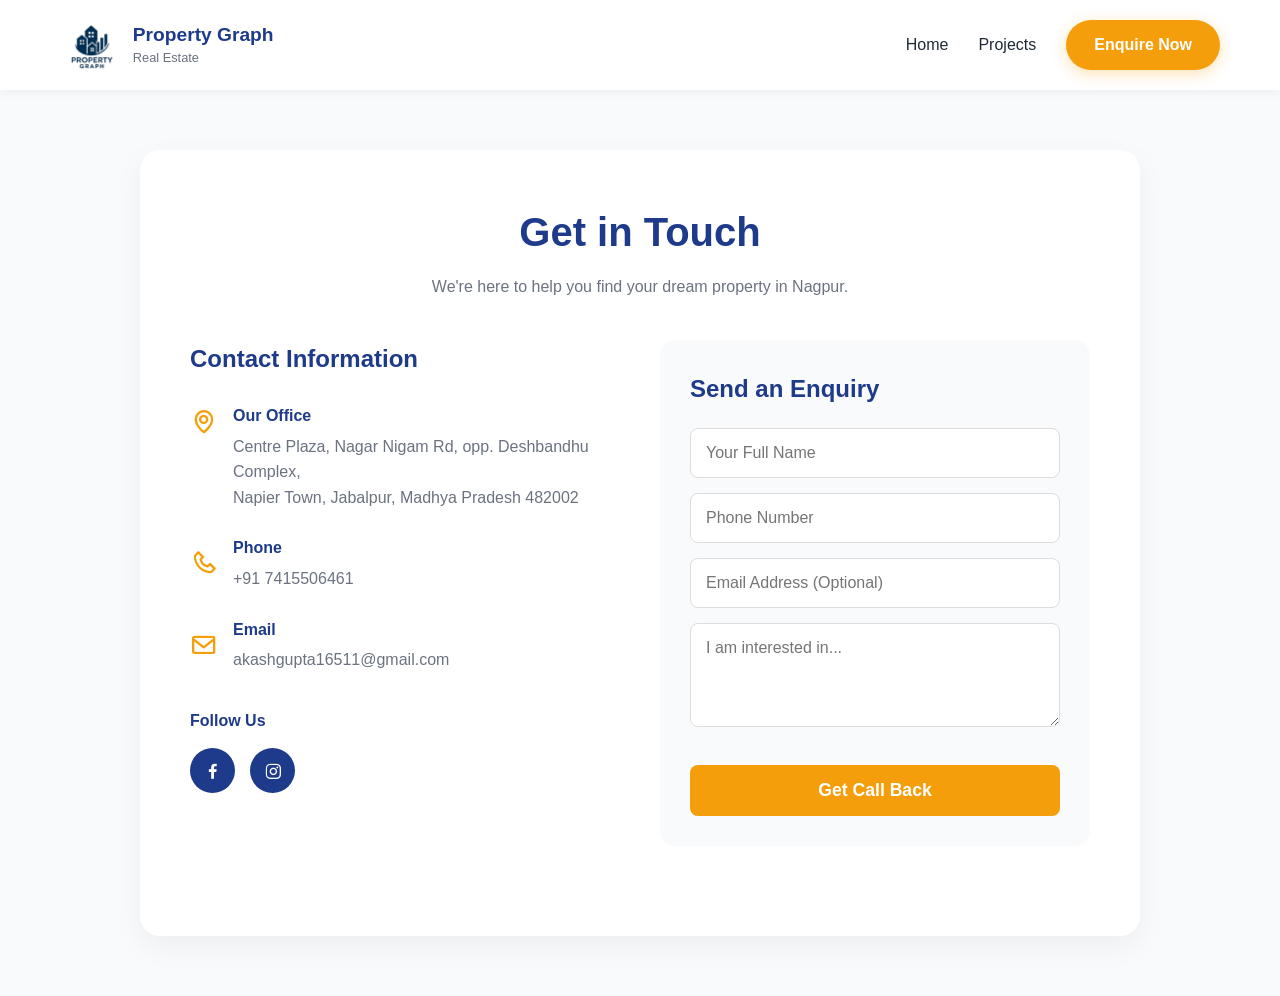
==== contact.html @ c8dde7c5 "Add contact page and thankyou page for form submission" ====
<!DOCTYPE html>
<html lang="en">
<head>
    <meta charset="UTF-8">
    <meta name="viewport" content="width=device-width, initial-scale=1.0">
    <title>Contact Us | Property Graph</title>
    <link rel="stylesheet" href="style.css">
    <link href='https://unpkg.com/boxicons@2.1.4/css/boxicons.min.css' rel='stylesheet'>
    <style>
        .contact-grid {
            display: grid;
            grid-template-columns: 1fr 1fr;
            gap: 40px;
            margin-bottom: 40px;
        }
        @media (max-width: 768px) {
            .contact-grid {
                grid-template-columns: 1fr;
            }
        }
    </style>
</head>
<body>
    <!-- Header -->
    <header class="header" id="header" style="background: white; box-shadow: 0 2px 10px rgba(0,0,0,0.05); position: static;">
        <div class="nav-container">
            <a href="index.html" class="logo">
                <img src="logo.png" alt="Property Graph Logo" style="height: 60px;">
                <span>Property Graph<br><small>Real Estate</small></span>
            </a>
            <nav class="navbar">
                <a href="index.html">Home</a>
                <a href="index.html#projects">Projects</a>
                <a href="contact.html" class="btn btn-primary">Enquire Now</a>
            </nav>
        </div>
    </header>

    <div style="padding: 60px 20px; background: var(--bg-light); min-height: calc(100vh - 100px);">
        <div class="container" style="max-width: 1000px; margin: 0 auto; background: white; padding: 50px; border-radius: 20px; box-shadow: 0 10px 30px rgba(0,0,0,0.05);">
            <div style="text-align: center; margin-bottom: 40px;">
                <h1 style="color: var(--primary-color); font-size: 2.5rem; margin-bottom: 10px;">Get in <span>Touch</span></h1>
                <p style="color: var(--text-light);">We're here to help you find your dream property in Nagpur.</p>
            </div>
            
            <div class="contact-grid">
                <div>
                    <h3 style="margin-bottom: 25px; color: var(--primary-color); font-size: 1.5rem;">Contact Information</h3>
                    <div style="display: flex; gap: 15px; margin-bottom: 25px; align-items: flex-start;">
                        <i class='bx bx-map' style="font-size: 28px; color: var(--secondary-color); margin-top: 5px;"></i>
                        <div>
                            <h4 style="color: var(--primary-color); margin-bottom: 5px;">Our Office</h4>
                            <p style="color: var(--text-light); line-height: 1.6;">Centre Plaza, Nagar Nigam Rd, opp. Deshbandhu Complex,<br>Napier Town, Jabalpur, Madhya Pradesh 482002</p>
                        </div>
                    </div>
                    
                    <div style="display: flex; gap: 15px; margin-bottom: 25px; align-items: center;">
                        <i class='bx bx-phone' style="font-size: 28px; color: var(--secondary-color);"></i>
                        <div>
                            <h4 style="color: var(--primary-color); margin-bottom: 5px;">Phone</h4>
                            <a href="tel:+917415506461" style="color: var(--text-light); text-decoration: none;">+91 7415506461</a>
                        </div>
                    </div>
                    
                    <div style="display: flex; gap: 15px; margin-bottom: 35px; align-items: center;">
                        <i class='bx bx-envelope' style="font-size: 28px; color: var(--secondary-color);"></i>
                        <div>
                            <h4 style="color: var(--primary-color); margin-bottom: 5px;">Email</h4>
                            <a href="mailto:akashgupta16511@gmail.com" style="color: var(--text-light); text-decoration: none;">akashgupta16511@gmail.com</a>
                        </div>
                    </div>
                    
                    <h4 style="margin-bottom: 15px; color: var(--primary-color);">Follow Us</h4>
                    <div class="social-links" style="display: flex; gap: 15px;">
                        <a href="https://www.facebook.com/people/Property-Graph/61576606281878/?mibextid=wwXIfr" target="_blank" style="background: var(--primary-color); color: white; width: 45px; height: 45px; display: flex; align-items: center; justify-content: center; border-radius: 50%; font-size: 20px; transition: 0.3s;"><i class='bx bxl-facebook'></i></a>
                        <a href="https://www.instagram.com/property_graph_gsh=MWJjaGV1MHltNXNpNw%3D%3D&utm_source=qr" target="_blank" style="background: var(--primary-color); color: white; width: 45px; height: 45px; display: flex; align-items: center; justify-content: center; border-radius: 50%; font-size: 20px; transition: 0.3s;"><i class='bx bxl-instagram'></i></a>
                    </div>
                </div>
                
                <div style="background: var(--bg-light); padding: 30px; border-radius: 15px;">
                    <h3 style="margin-bottom: 20px; color: var(--primary-color); font-size: 1.5rem;">Send an Enquiry</h3>
                    <form action="https://formsubmit.co/akashgupta16511@gmail.com" method="POST">
                        <input type="hidden" name="_captcha" value="false">
                        <input type="hidden" name="_next" value="https://fdimond423-del.github.io/property-graph-/thankyou.html">
                        
                        <input type="text" name="name" placeholder="Your Full Name" required style="width: 100%; padding: 15px; margin-bottom: 15px; border: 1px solid #ddd; border-radius: 8px; font-size: 1rem;">
                        <input type="tel" name="phone" placeholder="Phone Number" required style="width: 100%; padding: 15px; margin-bottom: 15px; border: 1px solid #ddd; border-radius: 8px; font-size: 1rem;">
                        <input type="email" name="email" placeholder="Email Address (Optional)" style="width: 100%; padding: 15px; margin-bottom: 15px; border: 1px solid #ddd; border-radius: 8px; font-size: 1rem;">
                        <textarea name="message" placeholder="I am interested in..." rows="4" style="width: 100%; padding: 15px; margin-bottom: 20px; border: 1px solid #ddd; border-radius: 8px; font-family: inherit; font-size: 1rem; resize: vertical;"></textarea>
                        
                        <button type="submit" class="btn btn-submit" style="width: 100%; background: var(--secondary-color); color: white; padding: 15px; border: none; border-radius: 8px; cursor: pointer; font-weight: 600; font-size: 1.1rem; transition: 0.3s;">Get Call Back</button>
                    </form>
                </div>
            </div>
        </div>
    </div>
</body>
</html>
---- style.css ----
:root {
    --primary-color: #1E3A8A; /* Deep Blue */
    --primary-light: #3B82F6;
    --secondary-color: #F59E0B; /* Amber/Gold */
    --secondary-hover: #D97706;
    --text-dark: #1F2937;
    --text-light: #6B7280;
    --bg-light: #F9FAFB;
    --white: #FFFFFF;
    --glass-bg: rgba(255, 255, 255, 0.15);
    --glass-border: rgba(255, 255, 255, 0.3);
    --transition: all 0.3s ease;
    --whatsapp-color: #25D366;
}

* {
    margin: 0;
    padding: 0;
    box-sizing: border-box;
}

html {
    scroll-behavior: smooth;
    font-size: 16px;
}

body {
    font-family: 'Outfit', sans-serif;
    color: var(--text-dark);
    background-color: var(--white);
    line-height: 1.6;
    overflow-x: hidden;
}

/* Utilities */
.container {
    max-width: 1200px;
    margin: 0 auto;
    padding: 0 20px;
}

.section {
    padding: 80px 0;
}

.bg-light {
    background-color: var(--bg-light);
}

.text-center {
    text-align: center;
}

.section-title {
    font-size: 2.5rem;
    font-weight: 700;
    margin-bottom: 15px;
    color: var(--primary-color);
}

.section-title span {
    color: var(--secondary-color);
}

.section-header p {
    color: var(--text-light);
    font-size: 1.1rem;
    max-width: 600px;
    margin: 0 auto 40px;
}

/* Buttons */
.btn {
    display: inline-flex;
    align-items: center;
    justify-content: center;
    padding: 12px 28px;
    border-radius: 50px;
    font-weight: 600;
    text-decoration: none;
    transition: var(--transition);
    cursor: pointer;
    border: none;
    gap: 8px;
}

.btn-primary {
    background-color: var(--secondary-color);
    color: var(--white);
    box-shadow: 0 4px 15px rgba(245, 158, 11, 0.3);
}

.btn-primary:hover {
    background-color: var(--secondary-hover);
    transform: translateY(-2px);
}

.btn-outline {
    border: 2px solid var(--primary-color);
    color: var(--primary-color);
    background: transparent;
}

.btn-outline:hover {
    background-color: var(--primary-color);
    color: var(--white);
}

.btn-whatsapp {
    background-color: var(--whatsapp-color);
    color: var(--white);
    box-shadow: 0 4px 15px rgba(37, 211, 102, 0.3);
}

.btn-whatsapp:hover {
    background-color: #1ebd57;
    transform: translateY(-2px);
}

.btn-whatsapp-outline {
    border: 2px solid var(--whatsapp-color);
    color: var(--whatsapp-color);
    background: transparent;
}

.btn-whatsapp-outline:hover {
    background-color: var(--whatsapp-color);
    color: var(--white);
}

.btn-full {
    width: 100%;
}

/* Header */
.header {
    position: fixed;
    top: 0;
    left: 0;
    width: 100%;
    z-index: 1000;
    background: rgba(255, 255, 255, 0.95);
    backdrop-filter: blur(10px);
    box-shadow: 0 2px 10px rgba(0,0,0,0.05);
    transition: var(--transition);
}

.nav-container {
    max-width: 1200px;
    margin: 0 auto;
    padding: 15px 20px;
    display: flex;
    justify-content: space-between;
    align-items: center;
}

.logo {
    display: flex;
    align-items: center;
    gap: 10px;
    text-decoration: none;
    color: var(--primary-color);
}

.logo i {
    font-size: 2rem;
    color: var(--secondary-color);
}

.logo span {
    font-size: 1.2rem;
    font-weight: 700;
    line-height: 1.1;
}

.logo small {
    font-size: 0.8rem;
    font-weight: 400;
    color: var(--text-light);
}

.navbar {
    display: flex;
    align-items: center;
    gap: 30px;
}

.navbar a:not(.btn) {
    text-decoration: none;
    color: var(--text-dark);
    font-weight: 500;
    font-size: 1rem;
    transition: var(--transition);
    position: relative;
}

.navbar a:not(.btn)::after {
    content: '';
    position: absolute;
    bottom: -5px;
    left: 0;
    width: 0;
    height: 2px;
    background: var(--secondary-color);
    transition: var(--transition);
}

.navbar a:not(.btn):hover::after {
    width: 100%;
}

.navbar a:not(.btn):hover {
    color: var(--secondary-color);
}

.menu-icon {
    display: none;
    font-size: 2rem;
    color: var(--primary-color);
    cursor: pointer;
}

/* Hero Section */
.hero {
    min-height: 100vh;
    background: url('https://images.unsplash.com/photo-1600596542815-ffad4c1539a9?ixlib=rb-4.0.3&auto=format&fit=crop&w=1920&q=80') center/cover no-repeat;
    position: relative;
    display: flex;
    align-items: center;
    padding-top: 80px; /* Offset for header */
}

.hero-overlay {
    position: absolute;
    top: 0;
    left: 0;
    width: 100%;
    height: 100%;
    background: linear-gradient(135deg, rgba(30,58,138,0.9) 0%, rgba(30,58,138,0.6) 100%);
}

.hero-content {
    position: relative;
    z-index: 1;
    width: 100%;
    max-width: 1200px;
    margin: 0 auto;
    padding: 0 20px;
    display: grid;
    grid-template-columns: 1fr 1fr;
    gap: 50px;
    align-items: center;
}

.hero-text {
    color: var(--white);
}

.badge {
    display: inline-block;
    padding: 6px 15px;
    background: rgba(245, 158, 11, 0.2);
    border: 1px solid var(--secondary-color);
    color: var(--secondary-color);
    border-radius: 20px;
    font-size: 0.9rem;
    font-weight: 600;
    margin-bottom: 20px;
}

.hero-text h1 {
    font-size: 3.5rem;
    font-weight: 800;
    line-height: 1.2;
    margin-bottom: 20px;
}

.hero-text h1 span {
    color: var(--secondary-color);
}

.hero-text p {
    font-size: 1.2rem;
    margin-bottom: 30px;
    opacity: 0.9;
}

.hero-buttons {
    display: flex;
    gap: 15px;
}

/* Glassmorphism Lead Form */
.hero-form-container {
    display: flex;
    justify-content: flex-end;
}

.glass-form {
    background: var(--glass-bg);
    backdrop-filter: blur(15px);
    border: 1px solid var(--glass-border);
    border-radius: 20px;
    padding: 40px;
    width: 100%;
    max-width: 450px;
    color: var(--white);
    box-shadow: 0 8px 32px rgba(0, 0, 0, 0.2);
}

.glass-form h3 {
    font-size: 1.8rem;
    margin-bottom: 10px;
}

.glass-form p {
    font-size: 0.95rem;
    margin-bottom: 25px;
    opacity: 0.8;
}

.input-group {
    position: relative;
    margin-bottom: 20px;
}

.input-group i {
    position: absolute;
    left: 15px;
    top: 50%;
    transform: translateY(-50%);
    color: var(--white);
    font-size: 1.2rem;
    opacity: 0.7;
}

.input-group input {
    width: 100%;
    padding: 15px 15px 15px 45px;
    background: rgba(255, 255, 255, 0.1);
    border: 1px solid rgba(255, 255, 255, 0.2);
    border-radius: 10px;
    color: var(--white);
    font-size: 1rem;
    font-family: inherit;
    transition: var(--transition);
}

.input-group input::placeholder {
    color: rgba(255, 255, 255, 0.6);
}

.input-group input:focus {
    outline: none;
    border-color: var(--secondary-color);
    background: rgba(255, 255, 255, 0.2);
}

.btn-submit {
    width: 100%;
    background-color: var(--secondary-color);
    color: var(--white);
    padding: 15px;
    border-radius: 10px;
    font-size: 1.1rem;
    margin-top: 10px;
}

.btn-submit:hover {
    background-color: var(--secondary-hover);
}

/* About Section */
.about-grid {
    display: grid;
    grid-template-columns: 1fr 1fr;
    gap: 60px;
    align-items: center;
}

.about-image {
    position: relative;
    border-radius: 20px;
    overflow: hidden;
    box-shadow: 0 20px 40px rgba(0,0,0,0.1);
}

.about-image img {
    width: 100%;
    height: auto;
    display: block;
    transition: transform 0.5s ease;
}

.about-image:hover img {
    transform: scale(1.05);
}

.experience-badge {
    position: absolute;
    bottom: -20px;
    right: -20px;
    background: var(--primary-color);
    color: var(--white);
    padding: 30px;
    border-radius: 50%;
    width: 150px;
    height: 150px;
    display: flex;
    flex-direction: column;
    justify-content: center;
    align-items: center;
    border: 8px solid var(--white);
}

.experience-badge h2 {
    font-size: 2.5rem;
    color: var(--secondary-color);
    line-height: 1;
}

.about-text p {
    margin-bottom: 20px;
    color: var(--text-light);
    font-size: 1.1rem;
}

.features-list {
    list-style: none;
    margin-bottom: 30px;
}

.features-list li {
    display: flex;
    align-items: center;
    gap: 10px;
    margin-bottom: 15px;
    font-weight: 500;
    color: var(--text-dark);
}

.features-list li i {
    color: var(--secondary-color);
    font-size: 1.5rem;
}

/* Projects Section */
.projects-grid {
    display: grid;
    grid-template-columns: repeat(auto-fit, minmax(320px, 1fr));
    gap: 30px;
}

.project-card {
    background: var(--white);
    border-radius: 15px;
    overflow: hidden;
    box-shadow: 0 10px 30px rgba(0,0,0,0.05);
    transition: var(--transition);
}

.project-card:hover {
    transform: translateY(-10px);
    box-shadow: 0 15px 40px rgba(0,0,0,0.1);
}

.project-img {
    position: relative;
    height: 250px;
    overflow: hidden;
}

.project-img img {
    width: 100%;
    height: 100%;
    object-fit: cover;
    transition: transform 0.5s ease;
}

.project-card:hover .project-img img {
    transform: scale(1.1);
}

.status-badge {
    position: absolute;
    top: 15px;
    left: 15px;
    background: var(--secondary-color);
    color: var(--white);
    padding: 5px 12px;
    border-radius: 5px;
    font-size: 0.85rem;
    font-weight: 600;
    z-index: 2;
}

.project-info {
    padding: 25px;
}

.project-info h3 {
    font-size: 1.5rem;
    margin-bottom: 10px;
    color: var(--primary-color);
}

.location {
    color: var(--primary-light);
    font-weight: 500;
    margin-bottom: 15px;
    display: flex;
    align-items: center;
    gap: 5px;
}

.project-info .desc {
    color: var(--text-light);
    margin-bottom: 20px;
    font-size: 0.95rem;
}

/* Amenities Section */
.amenities-grid {
    display: grid;
    grid-template-columns: repeat(auto-fit, minmax(250px, 1fr));
    gap: 30px;
}

.amenity-item {
    text-align: center;
    padding: 40px 20px;
    background: var(--white);
    border-radius: 15px;
    box-shadow: 0 5px 20px rgba(0,0,0,0.05);
    border: 1px solid rgba(0,0,0,0.02);
    transition: var(--transition);
}

.amenity-item:hover {
    transform: translateY(-5px);
    border-color: var(--secondary-color);
    box-shadow: 0 10px 30px rgba(245, 158, 11, 0.1);
}

.amenity-item .icon-box {
    width: 80px;
    height: 80px;
    background: rgba(30,58,138,0.05);
    border-radius: 50%;
    display: flex;
    align-items: center;
    justify-content: center;
    margin: 0 auto 20px;
    transition: var(--transition);
}

.amenity-item:hover .icon-box {
    background: var(--primary-color);
}

.amenity-item .icon-box i {
    font-size: 2.5rem;
    color: var(--primary-color);
    transition: var(--transition);
}

.amenity-item:hover .icon-box i {
    color: var(--white);
}

.amenity-item h4 {
    font-size: 1.2rem;
    margin-bottom: 10px;
    color: var(--text-dark);
}

.amenity-item p {
    color: var(--text-light);
    font-size: 0.95rem;
}

/* FAQ Section */
.faq-container {
    max-width: 800px;
    margin: 0 auto;
}

.faq-item {
    margin-bottom: 15px;
    background: var(--white);
    border-radius: 10px;
    box-shadow: 0 2px 10px rgba(0,0,0,0.03);
    overflow: hidden;
}

.faq-question {
    width: 100%;
    padding: 20px 25px;
    display: flex;
    justify-content: space-between;
    align-items: center;
    background: none;
    border: none;
    font-size: 1.1rem;
    font-weight: 600;
    color: var(--text-dark);
    cursor: pointer;
    text-align: left;
    transition: var(--transition);
    font-family: inherit;
}

.faq-question:hover {
    color: var(--primary-color);
}

.faq-question i {
    font-size: 1.5rem;
    transition: transform 0.3s ease;
}

.faq-item.active .faq-question {
    color: var(--primary-color);
}

.faq-item.active .faq-question i {
    transform: rotate(180deg);
}

.faq-answer {
    max-height: 0;
    overflow: hidden;
    transition: max-height 0.3s ease;
    padding: 0 25px;
}

.faq-item.active .faq-answer {
    padding-bottom: 20px;
}

.faq-answer p {
    color: var(--text-light);
}

/* Footer */
.footer {
    background: var(--text-dark);
    color: var(--white);
    padding: 60px 0 20px;
}

.footer-grid {
    display: grid;
    grid-template-columns: 2fr 1fr;
    gap: 50px;
    margin-bottom: 40px;
}

.footer-logo {
    color: var(--white);
    margin-bottom: 20px;
    display: inline-flex;
}

.footer-info p {
    color: rgba(255,255,255,0.7);
    max-width: 400px;
    margin-bottom: 25px;
}

.social-links {
    display: flex;
    gap: 15px;
}

.social-links a {
    display: flex;
    align-items: center;
    justify-content: center;
    width: 40px;
    height: 40px;
    background: rgba(255,255,255,0.1);
    color: var(--white);
    border-radius: 50%;
    text-decoration: none;
    font-size: 1.2rem;
    transition: var(--transition);
}

.social-links a:hover {
    background: var(--secondary-color);
    transform: translateY(-3px);
}

.footer-contact h3 {
    font-size: 1.3rem;
    margin-bottom: 20px;
    color: var(--white);
}

.footer-contact p {
    display: flex;
    align-items: flex-start;
    gap: 10px;
    color: rgba(255,255,255,0.7);
    margin-bottom: 15px;
}

.footer-contact i {
    color: var(--secondary-color);
    font-size: 1.2rem;
    margin-top: 3px;
}

.footer-contact a {
    color: rgba(255,255,255,0.7);
    text-decoration: none;
    transition: var(--transition);
}

.footer-contact a:hover {
    color: var(--secondary-color);
}

.footer-bottom {
    text-align: center;
    padding-top: 20px;
    border-top: 1px solid rgba(255,255,255,0.1);
    color: rgba(255,255,255,0.5);
    font-size: 0.9rem;
}

/* Sticky CTA Mobile */
.sticky-cta {
    position: fixed;
    bottom: 0;
    left: 0;
    width: 100%;
    display: none;
    z-index: 999;
    box-shadow: 0 -2px 10px rgba(0,0,0,0.1);
}

.sticky-cta a {
    flex: 1;
    display: flex;
    align-items: center;
    justify-content: center;
    gap: 8px;
    padding: 15px;
    text-decoration: none;
    color: var(--white);
    font-weight: 600;
    font-size: 1.1rem;
}

.btn-call {
    background: var(--primary-color);
}

.btn-wa {
    background: var(--whatsapp-color);
}

/* Animations */
.fade-in-up {
    opacity: 0;
    transform: translateY(30px);
    transition: opacity 0.8s ease, transform 0.8s ease;
}

.slide-in-left {
    opacity: 0;
    transform: translateX(-50px);
    transition: opacity 0.8s ease, transform 0.8s ease;
}

.slide-in-right {
    opacity: 0;
    transform: translateX(50px);
    transition: opacity 0.8s ease, transform 0.8s ease;
}

.appear {
    opacity: 1;
    transform: translate(0);
}

.delay-1 { transition-delay: 0.2s; }
.delay-2 { transition-delay: 0.4s; }
.delay-3 { transition-delay: 0.6s; }

/* Responsive Media Queries */
@media (max-width: 992px) {
    .hero-content {
        grid-template-columns: 1fr;
        text-align: center;
        gap: 40px;
        padding-top: 40px;
    }

    .hero-buttons {
        justify-content: center;
    }

    .hero-form-container {
        justify-content: center;
    }

    .about-grid {
        grid-template-columns: 1fr;
        text-align: center;
    }

    .experience-badge {
        right: 50%;
        transform: translateX(50%);
    }

    .features-list li {
        justify-content: center;
    }
}

@media (max-width: 768px) {
    .menu-icon {
        display: block;
    }

    .navbar {
        position: absolute;
        top: 100%;
        left: -100%;
        width: 100%;
        background: var(--white);
        flex-direction: column;
        padding: 30px 20px;
        box-shadow: 0 10px 15px rgba(0,0,0,0.1);
        transition: 0.3s;
        gap: 20px;
    }

    .navbar.active {
        left: 0;
    }

    .hero-text h1 {
        font-size: 2.5rem;
    }

    .section-title {
        font-size: 2rem;
    }

    .footer-grid {
        grid-template-columns: 1fr;
        gap: 30px;
        text-align: center;
    }

    .footer-info p {
        margin: 0 auto 25px;
    }

    .social-links {
        justify-content: center;
    }
    
    .footer-contact p {
        justify-content: center;
    }

    body {
        padding-bottom: 60px; /* Space for sticky CTA */
    }

    .sticky-cta {
        display: flex;
    }
}

@media (max-width: 480px) {
    .hero-buttons {
        flex-direction: column;
        width: 100%;
    }
    
    .hero-buttons .btn {
        width: 100%;
    }
}

/* Auto Popup Form Styles */
.popup-overlay {
    position: fixed;
    top: 0;
    left: 0;
    width: 100%;
    height: 100%;
    background: rgba(0, 0, 0, 0.6);
    backdrop-filter: blur(5px);
    z-index: 2000;
    display: flex;
    justify-content: center;
    align-items: center;
    opacity: 0;
    visibility: hidden;
    transition: all 0.3s ease;
}

.popup-overlay.active {
    opacity: 1;
    visibility: visible;
}

.popup-content {
    background: var(--white);
    padding: 30px;
    border-radius: 15px;
    width: 90%;
    max-width: 400px;
    position: relative;
    transform: translateY(-20px);
    transition: all 0.3s ease;
    box-shadow: 0 10px 40px rgba(0,0,0,0.2);
}

.popup-overlay.active .popup-content {
    transform: translateY(0);
}

.popup-close {
    position: absolute;
    top: 15px;
    right: 15px;
    font-size: 1.5rem;
    cursor: pointer;
    color: var(--text-light);
    transition: var(--transition);
}

.popup-close:hover {
    color: var(--secondary-color);
}

.popup-content h3 {
    font-size: 1.5rem;
    color: var(--primary-color);
    margin-bottom: 10px;
    text-align: center;
}

.popup-content p {
    color: var(--text-light);
    font-size: 0.95rem;
    margin-bottom: 20px;
    text-align: center;
}

.popup-content .input-group input {
    background: #f9fafb;
    border: 1px solid #e5e7eb;
    color: var(--text-dark);
}

.popup-content .input-group i {
    color: var(--text-light);
}

.popup-content .input-group input:focus {
    border-color: var(--secondary-color);
    background: #fff;
}
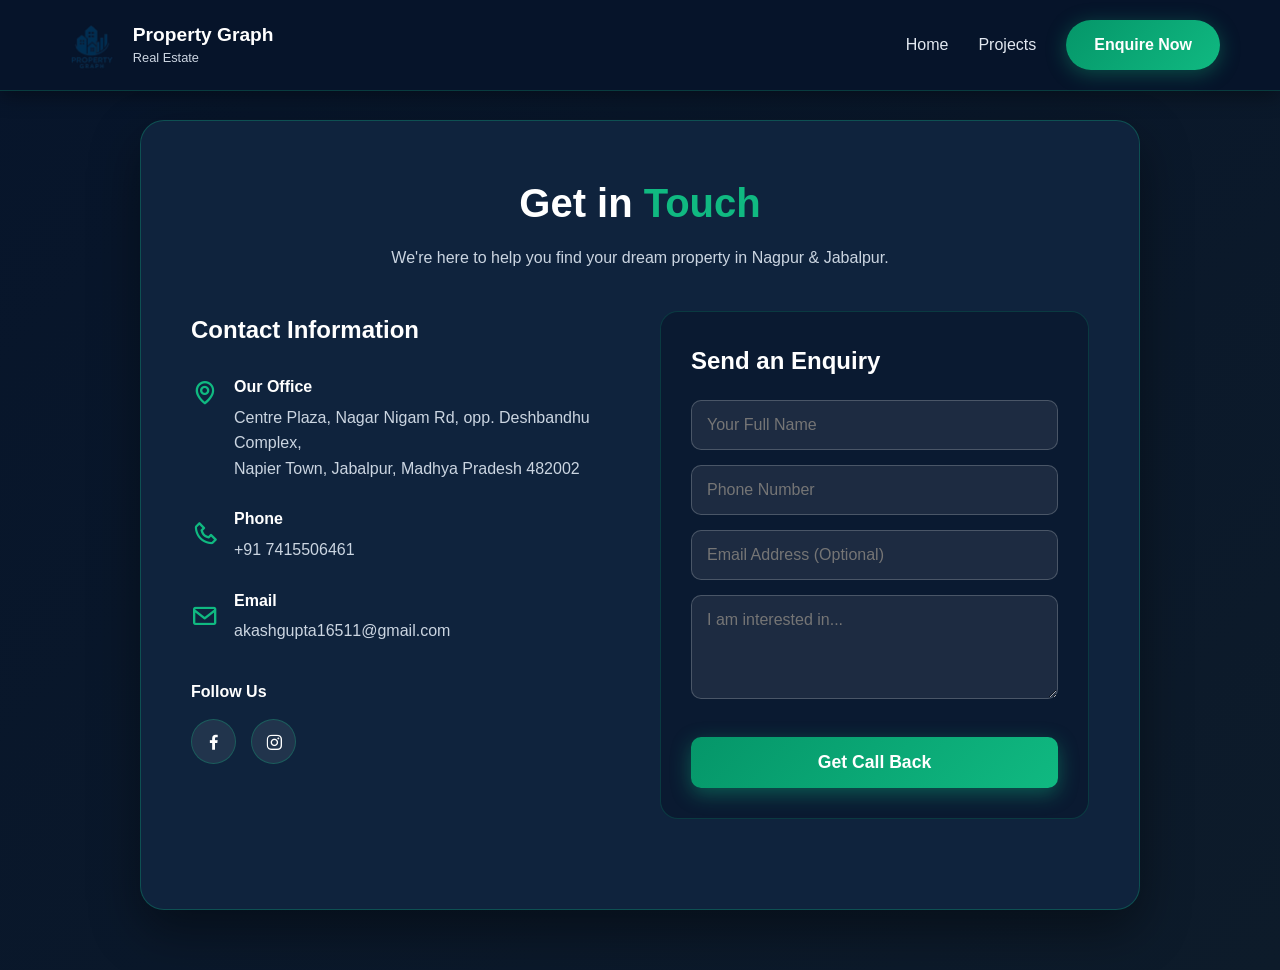
==== commit f0281c58: "Refine section title contrast, text readability and contact dark theme" ====
--- a/contact.html
+++ b/contact.html
@@ -20,13 +20,13 @@
         }
     </style>
 </head>
-<body>
+<body style="background: var(--bg-dark-1); color: #F8FAFC;">
     <!-- Header -->
-    <header class="header" id="header" style="background: white; box-shadow: 0 2px 10px rgba(0,0,0,0.05); position: static;">
+    <header class="header" id="header">
         <div class="nav-container">
             <a href="index.html" class="logo">
                 <img src="logo.png" alt="Property Graph Logo" style="height: 60px;">
-                <span>Property Graph<br><small>Real Estate</small></span>
+                <span>Property Graph<br><small style="color: #CBD5E1;">Real Estate</small></span>
             </a>
             <nav class="navbar">
                 <a href="index.html">Home</a>
@@ -36,59 +36,59 @@
         </div>
     </header>
 
-    <div style="padding: 60px 20px; background: var(--bg-light); min-height: calc(100vh - 100px);">
-        <div class="container" style="max-width: 1000px; margin: 0 auto; background: white; padding: 50px; border-radius: 20px; box-shadow: 0 10px 30px rgba(0,0,0,0.05);">
+    <div style="padding: 120px 20px 60px; background: linear-gradient(135deg, #07152B 0%, #0D1B2A 100%); min-height: 100vh;">
+        <div class="container" style="max-width: 1000px; margin: 0 auto; background: #0F233D; padding: 50px; border-radius: 24px; border: 1px solid rgba(16, 185, 129, 0.3); box-shadow: 0 20px 50px rgba(0,0,0,0.4);">
             <div style="text-align: center; margin-bottom: 40px;">
-                <h1 style="color: var(--primary-color); font-size: 2.5rem; margin-bottom: 10px;">Get in <span>Touch</span></h1>
-                <p style="color: var(--text-light);">We're here to help you find your dream property in Nagpur.</p>
+                <h1 style="color: #FFFFFF; font-size: 2.5rem; margin-bottom: 10px;">Get in <span style="color: var(--secondary-color);">Touch</span></h1>
+                <p style="color: #CBD5E1;">We're here to help you find your dream property in Nagpur & Jabalpur.</p>
             </div>
             
             <div class="contact-grid">
                 <div>
-                    <h3 style="margin-bottom: 25px; color: var(--primary-color); font-size: 1.5rem;">Contact Information</h3>
+                    <h3 style="margin-bottom: 25px; color: #FFFFFF; font-size: 1.5rem;">Contact Information</h3>
                     <div style="display: flex; gap: 15px; margin-bottom: 25px; align-items: flex-start;">
                         <i class='bx bx-map' style="font-size: 28px; color: var(--secondary-color); margin-top: 5px;"></i>
                         <div>
-                            <h4 style="color: var(--primary-color); margin-bottom: 5px;">Our Office</h4>
-                            <p style="color: var(--text-light); line-height: 1.6;">Centre Plaza, Nagar Nigam Rd, opp. Deshbandhu Complex,<br>Napier Town, Jabalpur, Madhya Pradesh 482002</p>
+                            <h4 style="color: #FFFFFF; margin-bottom: 5px;">Our Office</h4>
+                            <p style="color: #CBD5E1; line-height: 1.6;">Centre Plaza, Nagar Nigam Rd, opp. Deshbandhu Complex,<br>Napier Town, Jabalpur, Madhya Pradesh 482002</p>
                         </div>
                     </div>
                     
                     <div style="display: flex; gap: 15px; margin-bottom: 25px; align-items: center;">
                         <i class='bx bx-phone' style="font-size: 28px; color: var(--secondary-color);"></i>
                         <div>
-                            <h4 style="color: var(--primary-color); margin-bottom: 5px;">Phone</h4>
-                            <a href="tel:+917415506461" style="color: var(--text-light); text-decoration: none;">+91 7415506461</a>
+                            <h4 style="color: #FFFFFF; margin-bottom: 5px;">Phone</h4>
+                            <a href="tel:+917415506461" style="color: #CBD5E1; text-decoration: none;">+91 7415506461</a>
                         </div>
                     </div>
                     
                     <div style="display: flex; gap: 15px; margin-bottom: 35px; align-items: center;">
                         <i class='bx bx-envelope' style="font-size: 28px; color: var(--secondary-color);"></i>
                         <div>
-                            <h4 style="color: var(--primary-color); margin-bottom: 5px;">Email</h4>
-                            <a href="mailto:akashgupta16511@gmail.com" style="color: var(--text-light); text-decoration: none;">akashgupta16511@gmail.com</a>
+                            <h4 style="color: #FFFFFF; margin-bottom: 5px;">Email</h4>
+                            <a href="mailto:akashgupta16511@gmail.com" style="color: #CBD5E1; text-decoration: none;">akashgupta16511@gmail.com</a>
                         </div>
                     </div>
                     
-                    <h4 style="margin-bottom: 15px; color: var(--primary-color);">Follow Us</h4>
+                    <h4 style="margin-bottom: 15px; color: #FFFFFF;">Follow Us</h4>
                     <div class="social-links" style="display: flex; gap: 15px;">
-                        <a href="https://www.facebook.com/people/Property-Graph/61576606281878/?mibextid=wwXIfr" target="_blank" style="background: var(--primary-color); color: white; width: 45px; height: 45px; display: flex; align-items: center; justify-content: center; border-radius: 50%; font-size: 20px; transition: 0.3s;"><i class='bx bxl-facebook'></i></a>
-                        <a href="https://www.instagram.com/property_graph_gsh=MWJjaGV1MHltNXNpNw%3D%3D&utm_source=qr" target="_blank" style="background: var(--primary-color); color: white; width: 45px; height: 45px; display: flex; align-items: center; justify-content: center; border-radius: 50%; font-size: 20px; transition: 0.3s;"><i class='bx bxl-instagram'></i></a>
+                        <a href="https://www.facebook.com/people/Property-Graph/61576606281878/?mibextid=wwXIfr" target="_blank" style="background: rgba(255,255,255,0.08); border: 1px solid rgba(16,185,129,0.3); color: white; width: 45px; height: 45px; display: flex; align-items: center; justify-content: center; border-radius: 50%; font-size: 20px; transition: 0.3s;"><i class='bx bxl-facebook'></i></a>
+                        <a href="https://www.instagram.com/property_graph_gsh=MWJjaGV1MHltNXNpNw%3D%3D&utm_source=qr" target="_blank" style="background: rgba(255,255,255,0.08); border: 1px solid rgba(16,185,129,0.3); color: white; width: 45px; height: 45px; display: flex; align-items: center; justify-content: center; border-radius: 50%; font-size: 20px; transition: 0.3s;"><i class='bx bxl-instagram'></i></a>
                     </div>
                 </div>
                 
-                <div style="background: var(--bg-light); padding: 30px; border-radius: 15px;">
-                    <h3 style="margin-bottom: 20px; color: var(--primary-color); font-size: 1.5rem;">Send an Enquiry</h3>
+                <div style="background: rgba(7, 21, 43, 0.6); padding: 30px; border-radius: 18px; border: 1px solid rgba(16, 185, 129, 0.2);">
+                    <h3 style="margin-bottom: 20px; color: #FFFFFF; font-size: 1.5rem;">Send an Enquiry</h3>
                     <form action="https://formsubmit.co/akashgupta16511@gmail.com" method="POST">
                         <input type="hidden" name="_captcha" value="false">
                         <input type="hidden" name="_next" value="https://fdimond423-del.github.io/property-graph-/thankyou.html">
                         
-                        <input type="text" name="name" placeholder="Your Full Name" required style="width: 100%; padding: 15px; margin-bottom: 15px; border: 1px solid #ddd; border-radius: 8px; font-size: 1rem;">
-                        <input type="tel" name="phone" placeholder="Phone Number" required style="width: 100%; padding: 15px; margin-bottom: 15px; border: 1px solid #ddd; border-radius: 8px; font-size: 1rem;">
-                        <input type="email" name="email" placeholder="Email Address (Optional)" style="width: 100%; padding: 15px; margin-bottom: 15px; border: 1px solid #ddd; border-radius: 8px; font-size: 1rem;">
-                        <textarea name="message" placeholder="I am interested in..." rows="4" style="width: 100%; padding: 15px; margin-bottom: 20px; border: 1px solid #ddd; border-radius: 8px; font-family: inherit; font-size: 1rem; resize: vertical;"></textarea>
+                        <input type="text" name="name" placeholder="Your Full Name" required style="width: 100%; padding: 15px; margin-bottom: 15px; background: rgba(255,255,255,0.08); border: 1px solid rgba(255,255,255,0.2); border-radius: 10px; color: white; font-size: 1rem;">
+                        <input type="tel" name="phone" placeholder="Phone Number" required style="width: 100%; padding: 15px; margin-bottom: 15px; background: rgba(255,255,255,0.08); border: 1px solid rgba(255,255,255,0.2); border-radius: 10px; color: white; font-size: 1rem;">
+                        <input type="email" name="email" placeholder="Email Address (Optional)" style="width: 100%; padding: 15px; margin-bottom: 15px; background: rgba(255,255,255,0.08); border: 1px solid rgba(255,255,255,0.2); border-radius: 10px; color: white; font-size: 1rem;">
+                        <textarea name="message" placeholder="I am interested in..." rows="4" style="width: 100%; padding: 15px; margin-bottom: 20px; background: rgba(255,255,255,0.08); border: 1px solid rgba(255,255,255,0.2); border-radius: 10px; color: white; font-family: inherit; font-size: 1rem; resize: vertical;"></textarea>
                         
-                        <button type="submit" class="btn btn-submit" style="width: 100%; background: var(--secondary-color); color: white; padding: 15px; border: none; border-radius: 8px; cursor: pointer; font-weight: 600; font-size: 1.1rem; transition: 0.3s;">Get Call Back</button>
+                        <button type="submit" class="btn btn-submit" style="width: 100%; background: linear-gradient(135deg, #059669 0%, #10B981 100%); color: white; padding: 15px; border: none; border-radius: 10px; cursor: pointer; font-weight: 700; font-size: 1.1rem; transition: 0.3s;">Get Call Back</button>
                     </form>
                 </div>
             </div>
--- a/style.css
+++ b/style.css
@@ -1,15 +1,18 @@
 :root {
-    --primary-color: #1E3A8A; /* Deep Blue */
+    --primary-color: #07152B; /* Deep Midnight Sapphire */
     --primary-light: #3B82F6;
-    --secondary-color: #F59E0B; /* Amber/Gold */
-    --secondary-hover: #D97706;
-    --text-dark: #1F2937;
-    --text-light: #6B7280;
-    --bg-light: #F9FAFB;
+    --secondary-color: #10B981; /* Premium Emerald Green */
+    --secondary-hover: #059669; /* Rich Dark Emerald */
+    --emerald-glow: #00E676;
+    --text-dark: #F8FAFC; /* Crisp Light Text */
+    --text-light: #CBD5E1; /* Soft Gray Text */
+    --bg-dark-1: #07152B;
+    --bg-dark-2: #0D1B2A;
+    --bg-card: #0F233D;
     --white: #FFFFFF;
-    --glass-bg: rgba(255, 255, 255, 0.15);
-    --glass-border: rgba(255, 255, 255, 0.3);
-    --transition: all 0.3s ease;
+    --glass-bg: rgba(11, 30, 56, 0.88);
+    --glass-border: rgba(16, 185, 129, 0.35);
+    --transition: all 0.35s cubic-bezier(0.4, 0, 0.2, 1);
     --whatsapp-color: #25D366;
 }
 
@@ -22,14 +25,54 @@
 html {
     scroll-behavior: smooth;
     font-size: 16px;
+    overflow-x: hidden;
+    width: 100%;
 }
 
 body {
     font-family: 'Outfit', sans-serif;
     color: var(--text-dark);
-    background-color: var(--white);
+    background-color: var(--bg-dark-1);
     line-height: 1.6;
     overflow-x: hidden;
+    width: 100%;
+}
+
+/* Section Backgrounds - Ultra Luxury Dark Theme */
+.about {
+    background: linear-gradient(135deg, #07152B 0%, #0D1B2A 100%);
+    position: relative;
+    color: #F8FAFC;
+}
+
+.founder {
+    background: linear-gradient(135deg, #0D1B2A 0%, #07152B 100%);
+    color: #F8FAFC;
+}
+
+.founder .section-title {
+    color: #FFFFFF;
+}
+
+.founder p {
+    color: #CBD5E1;
+}
+
+.projects {
+    background: linear-gradient(180deg, #07152B 0%, #0F233D 50%, #07152B 100%);
+    position: relative;
+    color: #F8FAFC;
+}
+
+.amenities {
+    background: linear-gradient(135deg, #0D1B2A 0%, #07152B 100%);
+    position: relative;
+    color: #F8FAFC;
+}
+
+.faq {
+    background: linear-gradient(180deg, #07152B 0%, #0D1B2A 100%);
+    color: #F8FAFC;
 }
 
 /* Utilities */
@@ -40,11 +83,33 @@
 }
 
 .section {
-    padding: 80px 0;
+    padding: 85px 0;
 }
 
 .bg-light {
-    background-color: var(--bg-light);
+    background-color: #F1F5F9;
+}
+
+.badge {
+    display: inline-flex;
+    align-items: center;
+    gap: 8px;
+    background: rgba(16, 185, 129, 0.15);
+    border: 1px solid var(--secondary-color);
+    color: var(--secondary-color);
+    padding: 8px 24px;
+    border-radius: 50px;
+    font-size: 1rem;
+    font-weight: 700;
+    margin-bottom: 20px;
+    letter-spacing: 0.5px;
+    backdrop-filter: blur(5px);
+    animation: emerald-badge-pulse 3s infinite ease-in-out;
+}
+
+@keyframes emerald-badge-pulse {
+    0%, 100% { box-shadow: 0 0 0 0 rgba(16, 185, 129, 0.3); }
+    50% { box-shadow: 0 0 0 8px rgba(16, 185, 129, 0); }
 }
 
 .text-center {
@@ -55,15 +120,18 @@
     font-size: 2.5rem;
     font-weight: 700;
     margin-bottom: 15px;
-    color: var(--primary-color);
+    color: #FFFFFF;
 }
 
 .section-title span {
     color: var(--secondary-color);
+    background: linear-gradient(135deg, #059669 0%, #10B981 100%);
+    -webkit-background-clip: text;
+    -webkit-text-fill-color: transparent;
 }
 
 .section-header p {
-    color: var(--text-light);
+    color: #CBD5E1;
     font-size: 1.1rem;
     max-width: 600px;
     margin: 0 auto 40px;
@@ -82,28 +150,47 @@
     cursor: pointer;
     border: none;
     gap: 8px;
+    position: relative;
+    overflow: hidden;
 }
 
 .btn-primary {
-    background-color: var(--secondary-color);
-    color: var(--white);
-    box-shadow: 0 4px 15px rgba(245, 158, 11, 0.3);
+    background: linear-gradient(135deg, #059669 0%, #10B981 100%);
+    color: #FFFFFF;
+    box-shadow: 0 4px 20px rgba(16, 185, 129, 0.35);
+}
+
+.btn-primary::before {
+    content: '';
+    position: absolute;
+    top: 0;
+    left: -100%;
+    width: 100%;
+    height: 100%;
+    background: linear-gradient(90deg, transparent, rgba(255, 255, 255, 0.35), transparent);
+    transition: 0.6s ease;
+}
+
+.btn-primary:hover::before {
+    left: 100%;
 }
 
 .btn-primary:hover {
-    background-color: var(--secondary-hover);
-    transform: translateY(-2px);
+    background: linear-gradient(135deg, #047857 0%, #059669 100%);
+    transform: translateY(-3px) scale(1.02);
+    box-shadow: 0 10px 28px rgba(16, 185, 129, 0.5);
 }
 
 .btn-outline {
-    border: 2px solid var(--primary-color);
-    color: var(--primary-color);
+    border: 2px solid var(--secondary-color);
+    color: #FFFFFF;
     background: transparent;
 }
 
 .btn-outline:hover {
-    background-color: var(--primary-color);
-    color: var(--white);
+    background: linear-gradient(135deg, #059669 0%, #10B981 100%);
+    border-color: #10B981;
+    color: #FFFFFF;
 }
 
 .btn-whatsapp {
@@ -139,9 +226,11 @@
     left: 0;
     width: 100%;
     z-index: 1000;
-    background: rgba(255, 255, 255, 0.95);
-    backdrop-filter: blur(10px);
-    box-shadow: 0 2px 10px rgba(0,0,0,0.05);
+    background: rgba(7, 21, 43, 0.95);
+    backdrop-filter: blur(15px);
+    -webkit-backdrop-filter: blur(15px);
+    box-shadow: 0 4px 20px rgba(0,0,0,0.4);
+    border-bottom: 1px solid rgba(16, 185, 129, 0.25);
     transition: var(--transition);
 }
 
@@ -159,7 +248,7 @@
     align-items: center;
     gap: 10px;
     text-decoration: none;
-    color: var(--primary-color);
+    color: #FFFFFF;
 }
 
 .logo i {
@@ -171,12 +260,13 @@
     font-size: 1.2rem;
     font-weight: 700;
     line-height: 1.1;
+    color: #FFFFFF;
 }
 
 .logo small {
     font-size: 0.8rem;
     font-weight: 400;
-    color: var(--text-light);
+    color: #CBD5E1;
 }
 
 .navbar {
@@ -187,7 +277,7 @@
 
 .navbar a:not(.btn) {
     text-decoration: none;
-    color: var(--text-dark);
+    color: #E2E8F0;
     font-weight: 500;
     font-size: 1rem;
     transition: var(--transition);
@@ -216,7 +306,7 @@
 .menu-icon {
     display: none;
     font-size: 2rem;
-    color: var(--primary-color);
+    color: #FFFFFF;
     cursor: pointer;
 }
 
@@ -227,7 +317,8 @@
     position: relative;
     display: flex;
     align-items: center;
-    padding-top: 80px; /* Offset for header */
+    padding-top: 90px;
+    padding-bottom: 60px;
 }
 
 .hero-overlay {
@@ -236,7 +327,20 @@
     left: 0;
     width: 100%;
     height: 100%;
-    background: linear-gradient(135deg, rgba(30,58,138,0.9) 0%, rgba(30,58,138,0.6) 100%);
+    background: linear-gradient(135deg, rgba(7, 21, 43, 0.93) 0%, rgba(11, 30, 56, 0.8) 60%, rgba(5, 150, 105, 0.3) 100%);
+}
+
+.hero::after {
+    content: '';
+    position: absolute;
+    top: 20%;
+    left: 10%;
+    width: 300px;
+    height: 300px;
+    background: rgba(16, 185, 129, 0.2);
+    filter: blur(100px);
+    border-radius: 50%;
+    pointer-events: none;
 }
 
 .hero-content {
@@ -256,38 +360,32 @@
     color: var(--white);
 }
 
-.badge {
-    display: inline-block;
-    padding: 6px 15px;
-    background: rgba(245, 158, 11, 0.2);
-    border: 1px solid var(--secondary-color);
-    color: var(--secondary-color);
-    border-radius: 20px;
-    font-size: 0.9rem;
-    font-weight: 600;
-    margin-bottom: 20px;
-}
-
 .hero-text h1 {
     font-size: 3.5rem;
     font-weight: 800;
     line-height: 1.2;
     margin-bottom: 20px;
+    letter-spacing: -0.5px;
 }
 
 .hero-text h1 span {
     color: var(--secondary-color);
+    background: linear-gradient(135deg, #059669 0%, #10B981 50%, #00E676 100%);
+    -webkit-background-clip: text;
+    -webkit-text-fill-color: transparent;
 }
 
 .hero-text p {
     font-size: 1.2rem;
     margin-bottom: 30px;
-    opacity: 0.9;
+    opacity: 0.92;
+    line-height: 1.7;
 }
 
 .hero-buttons {
     display: flex;
     gap: 15px;
+    flex-wrap: wrap;
 }
 
 /* Glassmorphism Lead Form */
@@ -297,26 +395,37 @@
 }
 
 .glass-form {
-    background: var(--glass-bg);
-    backdrop-filter: blur(15px);
-    border: 1px solid var(--glass-border);
-    border-radius: 20px;
+    background: rgba(11, 30, 56, 0.78);
+    backdrop-filter: blur(20px) saturate(180%);
+    -webkit-backdrop-filter: blur(20px) saturate(180%);
+    border: 1px solid rgba(16, 185, 129, 0.4);
+    border-radius: 24px;
     padding: 40px;
     width: 100%;
     max-width: 450px;
     color: var(--white);
-    box-shadow: 0 8px 32px rgba(0, 0, 0, 0.2);
+    box-shadow: 0 20px 50px rgba(0, 0, 0, 0.35), 0 0 30px rgba(16, 185, 129, 0.15);
+    transition: transform 0.4s ease, border-color 0.4s ease, box-shadow 0.4s ease;
+}
+
+.glass-form:hover {
+    border-color: rgba(16, 185, 129, 0.7);
+    box-shadow: 0 25px 60px rgba(0, 0, 0, 0.45), 0 0 40px rgba(16, 185, 129, 0.25);
 }
 
 .glass-form h3 {
     font-size: 1.8rem;
-    margin-bottom: 10px;
+    font-weight: 700;
+    margin-bottom: 8px;
+    background: linear-gradient(135deg, #FFFFFF 0%, #E2E8F0 100%);
+    -webkit-background-clip: text;
+    -webkit-text-fill-color: transparent;
 }
 
 .glass-form p {
     font-size: 0.95rem;
     margin-bottom: 25px;
-    opacity: 0.8;
+    opacity: 0.85;
 }
 
 .input-group {
@@ -326,20 +435,24 @@
 
 .input-group i {
     position: absolute;
-    left: 15px;
+    left: 16px;
     top: 50%;
     transform: translateY(-50%);
-    color: var(--white);
-    font-size: 1.2rem;
-    opacity: 0.7;
+    color: var(--secondary-color);
+    font-size: 1.3rem;
+    transition: transform 0.3s ease;
+}
+
+.input-group input:focus + i, .input-group input:hover + i {
+    transform: translateY(-50%) scale(1.15);
 }
 
 .input-group input {
     width: 100%;
-    padding: 15px 15px 15px 45px;
-    background: rgba(255, 255, 255, 0.1);
+    padding: 15px 15px 15px 48px;
+    background: rgba(255, 255, 255, 0.08);
     border: 1px solid rgba(255, 255, 255, 0.2);
-    border-radius: 10px;
+    border-radius: 12px;
     color: var(--white);
     font-size: 1rem;
     font-family: inherit;
@@ -353,21 +466,26 @@
 .input-group input:focus {
     outline: none;
     border-color: var(--secondary-color);
-    background: rgba(255, 255, 255, 0.2);
+    background: rgba(255, 255, 255, 0.15);
+    box-shadow: 0 0 15px rgba(16, 185, 129, 0.3);
 }
 
 .btn-submit {
     width: 100%;
-    background-color: var(--secondary-color);
+    background: linear-gradient(135deg, #059669 0%, #10B981 100%);
     color: var(--white);
     padding: 15px;
-    border-radius: 10px;
+    border-radius: 12px;
     font-size: 1.1rem;
+    font-weight: 700;
     margin-top: 10px;
+    box-shadow: 0 6px 20px rgba(16, 185, 129, 0.4);
 }
 
 .btn-submit:hover {
-    background-color: var(--secondary-hover);
+    background: linear-gradient(135deg, #047857 0%, #059669 100%);
+    transform: translateY(-2px);
+    box-shadow: 0 10px 28px rgba(16, 185, 129, 0.6);
 }
 
 /* About Section */
@@ -380,27 +498,28 @@
 
 .about-image {
     position: relative;
-    border-radius: 20px;
+    border-radius: 24px;
     overflow: hidden;
-    box-shadow: 0 20px 40px rgba(0,0,0,0.1);
+    box-shadow: 0 20px 45px rgba(11, 30, 56, 0.12);
+    border: 1px solid rgba(16, 185, 129, 0.2);
 }
 
 .about-image img {
     width: 100%;
     height: auto;
     display: block;
-    transition: transform 0.5s ease;
+    transition: transform 0.6s cubic-bezier(0.4, 0, 0.2, 1);
 }
 
 .about-image:hover img {
-    transform: scale(1.05);
+    transform: scale(1.06);
 }
 
 .experience-badge {
     position: absolute;
     bottom: -20px;
     right: -20px;
-    background: var(--primary-color);
+    background: linear-gradient(135deg, #0B1E38 0%, #07152B 100%);
     color: var(--white);
     padding: 30px;
     border-radius: 50%;
@@ -410,7 +529,8 @@
     flex-direction: column;
     justify-content: center;
     align-items: center;
-    border: 8px solid var(--white);
+    border: 6px solid var(--white);
+    box-shadow: 0 10px 30px rgba(0, 0, 0, 0.2);
 }
 
 .experience-badge h2 {
@@ -421,7 +541,7 @@
 
 .about-text p {
     margin-bottom: 20px;
-    color: var(--text-light);
+    color: #CBD5E1;
     font-size: 1.1rem;
 }
 
@@ -433,10 +553,11 @@
 .features-list li {
     display: flex;
     align-items: center;
-    gap: 10px;
+    gap: 12px;
     margin-bottom: 15px;
     font-weight: 500;
-    color: var(--text-dark);
+    color: #F8FAFC;
+    font-size: 1.05rem;
 }
 
 .features-list li i {
@@ -447,26 +568,28 @@
 /* Projects Section */
 .projects-grid {
     display: grid;
-    grid-template-columns: repeat(auto-fit, minmax(320px, 1fr));
-    gap: 30px;
+    grid-template-columns: repeat(auto-fit, minmax(310px, 1fr));
+    gap: 35px;
 }
 
 .project-card {
-    background: var(--white);
-    border-radius: 15px;
+    background: #0F233D;
+    border-radius: 20px;
     overflow: hidden;
-    box-shadow: 0 10px 30px rgba(0,0,0,0.05);
-    transition: var(--transition);
+    box-shadow: 0 12px 35px rgba(0, 0, 0, 0.35);
+    border: 1px solid rgba(16, 185, 129, 0.25);
+    transition: transform 0.4s cubic-bezier(0.4, 0, 0.2, 1), box-shadow 0.4s cubic-bezier(0.4, 0, 0.2, 1), border-color 0.4s ease;
 }
 
 .project-card:hover {
     transform: translateY(-10px);
-    box-shadow: 0 15px 40px rgba(0,0,0,0.1);
+    box-shadow: 0 25px 60px rgba(0, 0, 0, 0.5), 0 0 30px rgba(16, 185, 129, 0.3);
+    border-color: var(--secondary-color);
 }
 
 .project-img {
     position: relative;
-    height: 250px;
+    height: 260px;
     overflow: hidden;
 }
 
@@ -474,24 +597,70 @@
     width: 100%;
     height: 100%;
     object-fit: cover;
-    transition: transform 0.5s ease;
+    transition: transform 0.6s cubic-bezier(0.4, 0, 0.2, 1);
 }
 
 .project-card:hover .project-img img {
-    transform: scale(1.1);
+    transform: scale(1.08);
 }
 
 .status-badge {
     position: absolute;
     top: 15px;
     left: 15px;
-    background: var(--secondary-color);
-    color: var(--white);
-    padding: 5px 12px;
-    border-radius: 5px;
+    background: linear-gradient(135deg, #059669 0%, #10B981 100%);
+    color: #FFFFFF;
+    padding: 6px 14px;
+    border-radius: 20px;
+    font-size: 0.85rem;
+    font-weight: 700;
+    z-index: 2;
+    box-shadow: 0 4px 12px rgba(16, 185, 129, 0.35);
+}
+
+.download-badge-overlay {
+    position: absolute;
+    top: 15px;
+    right: 15px;
+    background: rgba(7, 21, 43, 0.85);
+    backdrop-filter: blur(10px);
+    color: #FFFFFF;
+    padding: 6px 14px;
+    border-radius: 20px;
     font-size: 0.85rem;
     font-weight: 600;
     z-index: 2;
+    text-decoration: none;
+    display: flex;
+    align-items: center;
+    gap: 6px;
+    transition: var(--transition);
+    border: 1px solid rgba(16, 185, 129, 0.4);
+    box-shadow: 0 4px 15px rgba(0, 0, 0, 0.2);
+}
+
+.download-badge-overlay:hover {
+    background: linear-gradient(135deg, #059669 0%, #10B981 100%);
+    border-color: #00E676;
+    transform: translateY(-2px);
+    box-shadow: 0 8px 20px rgba(16, 185, 129, 0.5);
+}
+
+.project-actions {
+    display: grid;
+    grid-template-columns: 1fr 1.1fr;
+    gap: 10px;
+}
+
+.project-actions .btn {
+    padding: 10px 12px;
+    font-size: 0.85rem;
+}
+
+@media (max-width: 480px) {
+    .project-actions {
+        grid-template-columns: 1fr;
+    }
 }
 
 .project-info {
@@ -501,11 +670,11 @@
 .project-info h3 {
     font-size: 1.5rem;
     margin-bottom: 10px;
-    color: var(--primary-color);
+    color: #FFFFFF;
 }
 
 .location {
-    color: var(--primary-light);
+    color: #60A5FA;
     font-weight: 500;
     margin-bottom: 15px;
     display: flex;
@@ -514,7 +683,7 @@
 }
 
 .project-info .desc {
-    color: var(--text-light);
+    color: #CBD5E1;
     margin-bottom: 20px;
     font-size: 0.95rem;
 }
@@ -522,75 +691,86 @@
 /* Amenities Section */
 .amenities-grid {
     display: grid;
-    grid-template-columns: repeat(auto-fit, minmax(250px, 1fr));
+    grid-template-columns: repeat(auto-fit, minmax(260px, 1fr));
     gap: 30px;
 }
 
 .amenity-item {
     text-align: center;
-    padding: 40px 20px;
-    background: var(--white);
-    border-radius: 15px;
-    box-shadow: 0 5px 20px rgba(0,0,0,0.05);
-    border: 1px solid rgba(0,0,0,0.02);
-    transition: var(--transition);
+    padding: 40px 25px;
+    background: #0F233D;
+    border-radius: 20px;
+    box-shadow: 0 12px 35px rgba(0, 0, 0, 0.35);
+    border: 1px solid rgba(16, 185, 129, 0.25);
+    transition: transform 0.4s ease, box-shadow 0.4s ease, border-color 0.4s ease;
 }
 
 .amenity-item:hover {
-    transform: translateY(-5px);
+    transform: translateY(-8px);
     border-color: var(--secondary-color);
-    box-shadow: 0 10px 30px rgba(245, 158, 11, 0.1);
+    box-shadow: 0 25px 55px rgba(0, 0, 0, 0.5), 0 0 30px rgba(16, 185, 129, 0.25);
 }
 
 .amenity-item .icon-box {
-    width: 80px;
-    height: 80px;
-    background: rgba(30,58,138,0.05);
-    border-radius: 50%;
+    width: 85px;
+    height: 85px;
+    background: rgba(16, 185, 129, 0.15);
+    border-radius: 20px;
     display: flex;
     align-items: center;
     justify-content: center;
-    margin: 0 auto 20px;
-    transition: var(--transition);
+    margin: 0 auto 24px;
+    transition: all 0.4s ease;
 }
 
 .amenity-item:hover .icon-box {
-    background: var(--primary-color);
+    background: linear-gradient(135deg, #059669 0%, #10B981 100%);
+    transform: scale(1.12) rotate(-5deg);
+    box-shadow: 0 8px 25px rgba(16, 185, 129, 0.35);
 }
 
 .amenity-item .icon-box i {
-    font-size: 2.5rem;
-    color: var(--primary-color);
-    transition: var(--transition);
+    font-size: 2.6rem;
+    color: var(--secondary-color);
+    transition: color 0.4s ease;
 }
 
 .amenity-item:hover .icon-box i {
-    color: var(--white);
+    color: #FFFFFF;
 }
 
 .amenity-item h4 {
-    font-size: 1.2rem;
+    font-size: 1.25rem;
+    font-weight: 700;
     margin-bottom: 10px;
-    color: var(--text-dark);
+    color: #FFFFFF;
 }
 
 .amenity-item p {
-    color: var(--text-light);
+    color: #CBD5E1;
     font-size: 0.95rem;
+    line-height: 1.6;
 }
 
 /* FAQ Section */
 .faq-container {
-    max-width: 800px;
+    max-width: 850px;
     margin: 0 auto;
 }
 
 .faq-item {
-    margin-bottom: 15px;
-    background: var(--white);
-    border-radius: 10px;
-    box-shadow: 0 2px 10px rgba(0,0,0,0.03);
+    margin-bottom: 18px;
+    background: #0F233D;
+    border-radius: 16px;
+    box-shadow: 0 10px 30px rgba(0, 0, 0, 0.3);
+    border: 1px solid rgba(16, 185, 129, 0.25);
     overflow: hidden;
+    transition: var(--transition);
+}
+
+.faq-item:hover {
+    border-color: rgba(16, 185, 129, 0.5);
+    box-shadow: 0 15px 40px rgba(0, 0, 0, 0.4);
 }
 
 .faq-question {
@@ -603,7 +783,7 @@
     border: none;
     font-size: 1.1rem;
     font-weight: 600;
-    color: var(--text-dark);
+    color: #FFFFFF;
     cursor: pointer;
     text-align: left;
     transition: var(--transition);
@@ -644,9 +824,11 @@
 
 /* Footer */
 .footer {
-    background: var(--text-dark);
-    color: var(--white);
-    padding: 60px 0 20px;
+    background: linear-gradient(135deg, #050D1A 0%, #07152B 100%);
+    color: #F8FAFC;
+    padding: 70px 0 25px;
+    border-top: 1px solid rgba(16, 185, 129, 0.25);
+    position: relative;
 }
 
 .footer-grid {
@@ -657,15 +839,17 @@
 }
 
 .footer-logo {
-    color: var(--white);
+    color: #FFFFFF;
     margin-bottom: 20px;
     display: inline-flex;
 }
 
 .footer-info p {
-    color: rgba(255,255,255,0.7);
-    max-width: 400px;
+    color: #CBD5E1;
+    max-width: 420px;
     margin-bottom: 25px;
+    font-size: 1rem;
+    line-height: 1.7;
 }
 
 .social-links {
@@ -677,43 +861,49 @@
     display: flex;
     align-items: center;
     justify-content: center;
-    width: 40px;
-    height: 40px;
-    background: rgba(255,255,255,0.1);
-    color: var(--white);
+    width: 44px;
+    height: 44px;
+    background: rgba(255, 255, 255, 0.08);
+    border: 1px solid rgba(16, 185, 129, 0.3);
+    color: #FFFFFF;
     border-radius: 50%;
     text-decoration: none;
-    font-size: 1.2rem;
+    font-size: 1.3rem;
     transition: var(--transition);
 }
 
 .social-links a:hover {
-    background: var(--secondary-color);
-    transform: translateY(-3px);
+    background: linear-gradient(135deg, #059669 0%, #10B981 100%);
+    color: #FFFFFF;
+    transform: translateY(-4px) scale(1.1);
+    box-shadow: 0 8px 20px rgba(16, 185, 129, 0.4);
 }
 
 .footer-contact h3 {
-    font-size: 1.3rem;
+    font-size: 1.4rem;
     margin-bottom: 20px;
-    color: var(--white);
+    color: #FFFFFF;
+    font-weight: 700;
 }
 
 .footer-contact p {
     display: flex;
     align-items: flex-start;
-    gap: 10px;
-    color: rgba(255,255,255,0.7);
-    margin-bottom: 15px;
+    gap: 12px;
+    color: #CBD5E1;
+    margin-bottom: 16px;
+    font-size: 1rem;
+    line-height: 1.6;
 }
 
 .footer-contact i {
     color: var(--secondary-color);
-    font-size: 1.2rem;
-    margin-top: 3px;
+    font-size: 1.4rem;
+    margin-top: 2px;
 }
 
 .footer-contact a {
-    color: rgba(255,255,255,0.7);
+    color: #CBD5E1;
     text-decoration: none;
     transition: var(--transition);
 }
@@ -724,10 +914,10 @@
 
 .footer-bottom {
     text-align: center;
-    padding-top: 20px;
-    border-top: 1px solid rgba(255,255,255,0.1);
-    color: rgba(255,255,255,0.5);
-    font-size: 0.9rem;
+    padding-top: 25px;
+    border-top: 1px solid rgba(255, 255, 255, 0.1);
+    color: #94A3B8;
+    font-size: 0.95rem;
 }
 
 /* Sticky CTA Mobile */
@@ -769,6 +959,18 @@
     transition: opacity 0.8s ease, transform 0.8s ease;
 }
 
+.fade-in-down {
+    opacity: 0;
+    transform: translateY(-30px);
+    transition: opacity 0.8s ease, transform 0.8s ease;
+}
+
+.zoom-in {
+    opacity: 0;
+    transform: scale(0.93);
+    transition: opacity 0.8s cubic-bezier(0.16, 1, 0.3, 1), transform 0.8s cubic-bezier(0.16, 1, 0.3, 1);
+}
+
 .slide-in-left {
     opacity: 0;
     transform: translateX(-50px);
@@ -823,8 +1025,30 @@
 }
 
 @media (max-width: 768px) {
+    .fade-in-up, .slide-in-left, .slide-in-right {
+        opacity: 1 !important;
+        transform: none !important;
+        transition: none !important;
+    }
+
+    .header {
+        position: absolute;
+    }
+    
     .menu-icon {
         display: block;
+    }
+    
+    .logo img {
+        height: 45px !important;
+    }
+    
+    .logo span {
+        font-size: 1.1rem;
+    }
+
+    .glass-form {
+        padding: 25px;
     }
 
     .navbar {
@@ -888,6 +1112,31 @@
     .hero-buttons .btn {
         width: 100%;
     }
+
+    .projects-grid, .amenities-grid {
+        grid-template-columns: 1fr;
+    }
+
+    .experience-badge {
+        width: 110px;
+        height: 110px;
+        padding: 10px;
+        bottom: -10px;
+        right: 10px;
+        border-width: 5px;
+    }
+    
+    .experience-badge h2 {
+        font-size: 1.8rem;
+    }
+
+    .experience-badge p {
+        font-size: 0.8rem;
+    }
+
+    .section {
+        padding: 50px 0;
+    }
 }
 
 /* Auto Popup Form Styles */
@@ -971,3 +1220,299 @@
     border-color: var(--secondary-color);
     background: #fff;
 }
+
+/* Project Image Carousel */
+.project-carousel {
+    position: relative;
+    width: 100%;
+    height: 100%;
+    overflow: hidden;
+}
+
+.project-carousel .carousel-track {
+    display: flex;
+    width: 500%;
+    height: 100%;
+    animation: slide-animation 15s infinite ease-in-out;
+}
+
+.project-carousel .carousel-slide {
+    width: 20%;
+    height: 100%;
+    flex-shrink: 0;
+}
+
+.project-carousel .carousel-slide img {
+    width: 100%;
+    height: 100%;
+    object-fit: cover;
+}
+
+@keyframes slide-animation {
+    0% { transform: translateX(0); }
+    16% { transform: translateX(0); }
+    20% { transform: translateX(-20%); }
+    36% { transform: translateX(-20%); }
+    40% { transform: translateX(-40%); }
+    56% { transform: translateX(-40%); }
+    60% { transform: translateX(-60%); }
+    76% { transform: translateX(-60%); }
+    80% { transform: translateX(-80%); }
+    96% { transform: translateX(-80%); }
+    100% { transform: translateX(0); }
+}
+
+/* Project Image Carousel (2 slides) */
+.project-carousel-2 {
+    position: relative;
+    width: 100%;
+    height: 100%;
+    overflow: hidden;
+}
+
+.project-carousel-2 .carousel-track {
+    display: flex;
+    width: 200%;
+    height: 100%;
+    animation: slide-animation-2 8s infinite ease-in-out;
+}
+
+.project-carousel-2 .carousel-slide {
+    width: 50%;
+    height: 100%;
+    flex-shrink: 0;
+}
+
+.project-carousel-2 .carousel-slide img {
+    width: 100%;
+    height: 100%;
+    object-fit: cover;
+}
+
+@keyframes slide-animation-2 {
+    0% { transform: translateX(0); }
+    45% { transform: translateX(0); }
+    50% { transform: translateX(-50%); }
+    95% { transform: translateX(-50%); }
+    100% { transform: translateX(0); }
+}
+
+/* Project Image Carousel (3 slides) */
+.project-carousel-3 {
+    position: relative;
+    width: 100%;
+    height: 100%;
+    overflow: hidden;
+}
+
+.project-carousel-3 .carousel-track {
+    display: flex;
+    width: 300%;
+    height: 100%;
+    animation: slide-animation-3 10s infinite ease-in-out;
+}
+
+.project-carousel-3 .carousel-slide {
+    width: 33.333%;
+    height: 100%;
+    flex-shrink: 0;
+}
+
+.project-carousel-3 .carousel-slide img {
+    width: 100%;
+    height: 100%;
+    object-fit: cover;
+}
+
+@keyframes slide-animation-3 {
+    0% { transform: translateX(0); }
+    28% { transform: translateX(0); }
+    33.333% { transform: translateX(-33.333%); }
+    61% { transform: translateX(-33.333%); }
+    66.666% { transform: translateX(-66.666%); }
+    95% { transform: translateX(-66.666%); }
+    100% { transform: translateX(0); }
+}
+
+/* Project Image Carousel (6 slides) */
+.project-carousel-6 {
+    position: relative;
+    width: 100%;
+    height: 100%;
+    overflow: hidden;
+}
+
+.project-carousel-6 .carousel-track {
+    display: flex;
+    width: 600%;
+    height: 100%;
+    animation: slide-animation-6 18s infinite ease-in-out;
+}
+
+.project-carousel-6 .carousel-slide {
+    width: 16.6666%;
+    height: 100%;
+    flex-shrink: 0;
+}
+
+.project-carousel-6 .carousel-slide img {
+    width: 100%;
+    height: 100%;
+    object-fit: cover;
+}
+
+@keyframes slide-animation-6 {
+    0% { transform: translateX(0); }
+    13% { transform: translateX(0); }
+    16.666% { transform: translateX(-16.666%); }
+    29% { transform: translateX(-16.666%); }
+    33.333% { transform: translateX(-33.333%); }
+    46% { transform: translateX(-33.333%); }
+    50% { transform: translateX(-50%); }
+    63% { transform: translateX(-50%); }
+    66.666% { transform: translateX(-66.666%); }
+    79% { transform: translateX(-66.666%); }
+    83.333% { transform: translateX(-83.333%); }
+    96% { transform: translateX(-83.333%); }
+    100% { transform: translateX(0); }
+}
+
+/* ==========================================
+   NEW ENHANCEMENTS: Stats, Brochures & Theme
+   ========================================== */
+
+/* Emerald Pulse Button */
+.btn-gold-pulse, .btn-emerald-pulse {
+    background: linear-gradient(135deg, #059669 0%, #10B981 100%);
+    color: #FFFFFF;
+    font-weight: 700;
+    box-shadow: 0 4px 20px rgba(16, 185, 129, 0.4);
+    animation: emerald-pulse-anim 2.5s infinite;
+}
+
+.btn-gold-pulse:hover, .btn-emerald-pulse:hover {
+    background: linear-gradient(135deg, #047857 0%, #059669 100%);
+    transform: translateY(-3px) scale(1.02);
+    box-shadow: 0 8px 25px rgba(16, 185, 129, 0.6);
+}
+
+@keyframes emerald-pulse-anim {
+    0% { box-shadow: 0 0 0 0 rgba(16, 185, 129, 0.6); }
+    70% { box-shadow: 0 0 0 12px rgba(16, 185, 129, 0); }
+    100% { box-shadow: 0 0 0 0 rgba(16, 185, 129, 0); }
+}
+
+/* Stats Counter Bar */
+.stats-bar {
+    background: linear-gradient(135deg, #0B1E38 0%, #061224 100%);
+    padding: 35px 0;
+    border-top: 2px solid rgba(16, 185, 129, 0.35);
+    border-bottom: 2px solid rgba(16, 185, 129, 0.35);
+    color: #FFFFFF;
+}
+
+.stats-grid {
+    display: grid;
+    grid-template-columns: repeat(4, 1fr);
+    gap: 25px;
+}
+
+.stat-card {
+    display: flex;
+    align-items: center;
+    gap: 15px;
+    padding: 15px 20px;
+    background: rgba(255, 255, 255, 0.05);
+    border-radius: 15px;
+    border: 1px solid rgba(16, 185, 129, 0.25);
+    backdrop-filter: blur(10px);
+    transition: var(--transition);
+}
+
+.stat-card:hover {
+    transform: translateY(-5px);
+    border-color: var(--secondary-color);
+    box-shadow: 0 10px 25px rgba(16, 185, 129, 0.25);
+}
+
+.stat-icon {
+    font-size: 2.2rem;
+    color: var(--secondary-color);
+    background: rgba(16, 185, 129, 0.15);
+    width: 55px;
+    height: 55px;
+    border-radius: 12px;
+    display: flex;
+    align-items: center;
+    justify-content: center;
+    flex-shrink: 0;
+    transition: transform 0.3s ease;
+}
+
+.stat-card:hover .stat-icon {
+    transform: scale(1.1) rotate(5deg);
+    background: rgba(16, 185, 129, 0.25);
+}
+
+.stat-info h3 {
+    font-size: 1.4rem;
+    font-weight: 800;
+    color: #FFFFFF;
+    line-height: 1.2;
+}
+
+.stat-info p {
+    font-size: 0.85rem;
+    color: rgba(255, 255, 255, 0.7);
+}
+
+/* Project Actions Dual Buttons */
+.project-actions {
+    display: flex;
+    gap: 10px;
+    margin-top: 15px;
+}
+
+.project-actions .btn {
+    flex: 1;
+    font-size: 0.88rem;
+    padding: 10px 14px;
+    white-space: nowrap;
+    justify-content: center;
+}
+
+/* Mobile Sticky CTA Button update */
+.btn-brochure-mobile {
+    flex: 1;
+    background: linear-gradient(135deg, #059669 0%, #10B981 100%);
+    color: #FFFFFF;
+    text-decoration: none;
+    padding: 12px 10px;
+    border-radius: 8px;
+    font-weight: 700;
+    font-size: 0.9rem;
+    display: flex;
+    align-items: center;
+    justify-content: center;
+    gap: 6px;
+    border: none;
+    cursor: pointer;
+    box-shadow: 0 4px 15px rgba(16, 185, 129, 0.3);
+}
+
+/* Responsive adjustments */
+@media (max-width: 992px) {
+    .stats-grid {
+        grid-template-columns: repeat(2, 1fr);
+    }
+}
+
+@media (max-width: 576px) {
+    .stats-grid {
+        grid-template-columns: 1fr;
+    }
+    .hero-text h1 {
+        font-size: 2.2rem;
+    }
+}
+
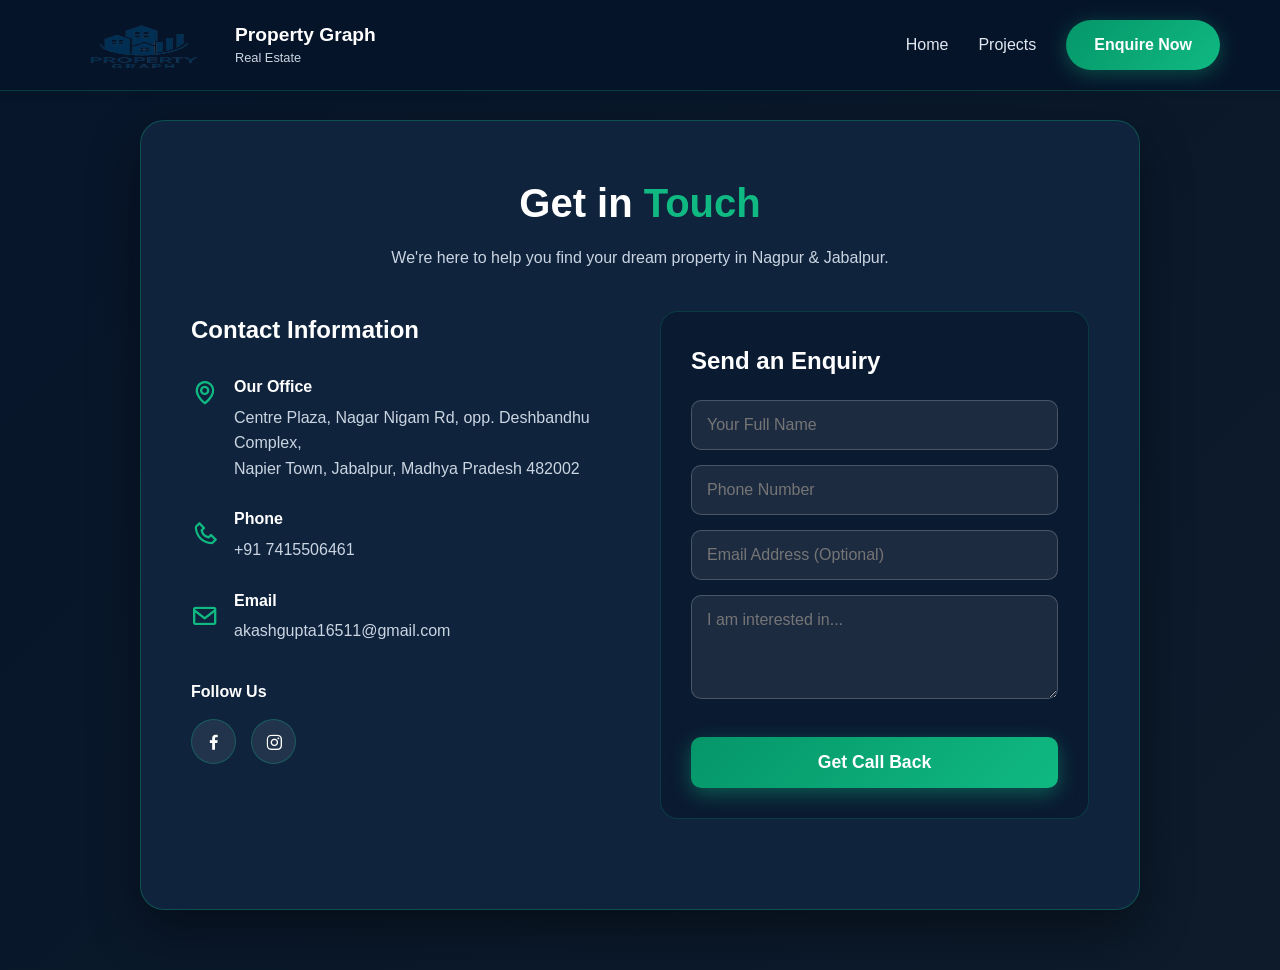
==== commit 8187a554: "Optimize images to WebP, add hidden iframe for FormSubmit, and implement Thank You page redirect" ====
--- a/contact.html
+++ b/contact.html
@@ -1,6 +1,13 @@
 <!DOCTYPE html>
 <html lang="en">
 <head>
+    <!-- Google Tag Manager -->
+    <script>(function(w,d,s,l,i){w[l]=w[l]||[];w[l].push({'gtm.start':
+    new Date().getTime(),event:'gtm.js'});var f=d.getElementsByTagName(s)[0],
+    j=d.createElement(s),dl=l!='dataLayer'?'&l='+l:'';j.async=true;j.src=
+    'https://www.googletagmanager.com/gtm.js?id='+i+dl;f.parentNode.insertBefore(j,f);
+    })(window,document,'script','dataLayer','GTM-WT37V9CK');</script>
+    <!-- End Google Tag Manager -->
     <meta charset="UTF-8">
     <meta name="viewport" content="width=device-width, initial-scale=1.0">
     <title>Contact Us | Property Graph</title>
@@ -21,11 +28,15 @@
     </style>
 </head>
 <body style="background: var(--bg-dark-1); color: #F8FAFC;">
+    <!-- Google Tag Manager (noscript) -->
+    <noscript><iframe src="https://www.googletagmanager.com/ns.html?id=GTM-WT37V9CK"
+    height="0" width="0" style="display:none;visibility:hidden"></iframe></noscript>
+    <!-- End Google Tag Manager (noscript) -->
     <!-- Header -->
     <header class="header" id="header">
         <div class="nav-container">
             <a href="index.html" class="logo">
-                <img src="logo.png" alt="Property Graph Logo" style="height: 60px;">
+                <img src="logo.webp" alt="Property Graph Logo" style="height: 60px;" width="165" height="55">
                 <span>Property Graph<br><small style="color: #CBD5E1;">Real Estate</small></span>
             </a>
             <nav class="navbar">
@@ -79,9 +90,11 @@
                 
                 <div style="background: rgba(7, 21, 43, 0.6); padding: 30px; border-radius: 18px; border: 1px solid rgba(16, 185, 129, 0.2);">
                     <h3 style="margin-bottom: 20px; color: #FFFFFF; font-size: 1.5rem;">Send an Enquiry</h3>
-                    <form action="https://formsubmit.co/akashgupta16511@gmail.com" method="POST">
+                    <form id="contactForm" action="https://formsubmit.co/akashgupta16511@gmail.com" target="hidden_iframe" onsubmit="window.submitted=true;" method="POST">
                         <input type="hidden" name="_captcha" value="false">
-                        <input type="hidden" name="_next" value="https://fdimond423-del.github.io/property-graph-/thankyou.html">
+                        <input type="hidden" name="_template" value="table">
+                        <input type="hidden" name="_subject" value="New Contact Enquiry - Property Graph">
+                        <input type="hidden" name="_next" value="thankyou.html">
                         
                         <input type="text" name="name" placeholder="Your Full Name" required style="width: 100%; padding: 15px; margin-bottom: 15px; background: rgba(255,255,255,0.08); border: 1px solid rgba(255,255,255,0.2); border-radius: 10px; color: white; font-size: 1rem;">
                         <input type="tel" name="phone" placeholder="Phone Number" required style="width: 100%; padding: 15px; margin-bottom: 15px; background: rgba(255,255,255,0.08); border: 1px solid rgba(255,255,255,0.2); border-radius: 10px; color: white; font-size: 1rem;">
@@ -94,5 +107,9 @@
             </div>
         </div>
     </div>
+    <script src="script.js?v=6"></script>
+    <iframe name="hidden_iframe" id="hidden_iframe" style="display:none;" onload="if(window.submitted){window.location='thankyou.html';}"></iframe>
 </body>
 </html>
+
+
--- a/style.css
+++ b/style.css
@@ -313,7 +313,7 @@
 /* Hero Section */
 .hero {
     min-height: 100vh;
-    background: url('https://images.unsplash.com/photo-1600596542815-ffad4c1539a9?ixlib=rb-4.0.3&auto=format&fit=crop&w=1920&q=80') center/cover no-repeat;
+    background: #07152B url('hero-bg.webp') center/cover no-repeat;
     position: relative;
     display: flex;
     align-items: center;
@@ -992,13 +992,13 @@
 .delay-2 { transition-delay: 0.4s; }
 .delay-3 { transition-delay: 0.6s; }
 
-/* Responsive Media Queries */
+/* Responsive Media Queries - Mobile Optimization */
 @media (max-width: 992px) {
     .hero-content {
         grid-template-columns: 1fr;
         text-align: center;
         gap: 40px;
-        padding-top: 40px;
+        padding-top: 30px;
     }
 
     .hero-buttons {
@@ -1012,11 +1012,17 @@
     .about-grid {
         grid-template-columns: 1fr;
         text-align: center;
+        gap: 40px;
     }
 
     .experience-badge {
-        right: 50%;
-        transform: translateX(50%);
+        position: relative;
+        bottom: auto;
+        right: auto;
+        transform: none;
+        margin: 20px auto 0;
+        width: 130px;
+        height: 130px;
     }
 
     .features-list li {
@@ -1032,11 +1038,17 @@
     }
 
     .header {
-        position: absolute;
+        position: fixed;
+        top: 0;
+        left: 0;
+        width: 100%;
+        background: rgba(7, 21, 43, 0.98);
+        border-bottom: 1px solid rgba(16, 185, 129, 0.3);
     }
     
     .menu-icon {
         display: block;
+        color: #FFFFFF;
     }
     
     .logo img {
@@ -1045,10 +1057,12 @@
     
     .logo span {
         font-size: 1.1rem;
+        color: #FFFFFF;
     }
 
     .glass-form {
-        padding: 25px;
+        padding: 25px 20px;
+        max-width: 100%;
     }
 
     .navbar {
@@ -1056,12 +1070,18 @@
         top: 100%;
         left: -100%;
         width: 100%;
-        background: var(--white);
+        background: #07152B;
+        border-bottom: 1px solid rgba(16, 185, 129, 0.3);
         flex-direction: column;
-        padding: 30px 20px;
-        box-shadow: 0 10px 15px rgba(0,0,0,0.1);
-        transition: 0.3s;
-        gap: 20px;
+        padding: 25px 20px;
+        box-shadow: 0 15px 30px rgba(0,0,0,0.5);
+        transition: 0.35s ease;
+        gap: 18px;
+    }
+
+    .navbar a:not(.btn) {
+        color: #FFFFFF !important;
+        font-size: 1.1rem;
     }
 
     .navbar.active {
@@ -1069,11 +1089,35 @@
     }
 
     .hero-text h1 {
-        font-size: 2.5rem;
+        font-size: 2.2rem;
+        line-height: 1.25;
+    }
+
+    .hero-text p {
+        font-size: 1rem;
     }
 
     .section-title {
-        font-size: 2rem;
+        font-size: 1.9rem;
+    }
+
+    .section {
+        padding: 55px 0;
+    }
+
+    .projects-grid, .amenities-grid {
+        grid-template-columns: 1fr;
+        gap: 25px;
+    }
+
+    .project-actions {
+        display: flex;
+        flex-direction: column;
+        gap: 10px;
+    }
+
+    .project-actions .btn {
+        width: 100%;
     }
 
     .footer-grid {
@@ -1095,11 +1139,16 @@
     }
 
     body {
-        padding-bottom: 60px; /* Space for sticky CTA */
+        padding-bottom: 65px;
     }
 
     .sticky-cta {
         display: flex;
+        z-index: 10000;
+        background: #07152B;
+        border-top: 1px solid rgba(16, 185, 129, 0.3);
+        padding: 8px 12px;
+        gap: 8px;
     }
 }
 
@@ -1107,35 +1156,25 @@
     .hero-buttons {
         flex-direction: column;
         width: 100%;
+        gap: 12px;
     }
     
     .hero-buttons .btn {
         width: 100%;
     }
 
-    .projects-grid, .amenities-grid {
-        grid-template-columns: 1fr;
-    }
-
-    .experience-badge {
-        width: 110px;
-        height: 110px;
-        padding: 10px;
-        bottom: -10px;
-        right: 10px;
-        border-width: 5px;
-    }
-    
-    .experience-badge h2 {
-        font-size: 1.8rem;
-    }
-
-    .experience-badge p {
-        font-size: 0.8rem;
-    }
-
-    .section {
-        padding: 50px 0;
+    .download-badge-overlay {
+        padding: 4px 10px;
+        font-size: 0.75rem;
+    }
+
+    .status-badge {
+        padding: 4px 10px;
+        font-size: 0.75rem;
+    }
+
+    .container {
+        padding: 0 15px;
     }
 }
 
@@ -1500,6 +1539,52 @@
     box-shadow: 0 4px 15px rgba(16, 185, 129, 0.3);
 }
 
+/* Video Gallery Section */
+.video-gallery {
+    padding: 60px 0;
+    background-color: var(--bg-light);
+}
+
+.video-grid {
+    display: grid;
+    grid-template-columns: repeat(auto-fit, minmax(280px, 1fr));
+    gap: 20px;
+    margin-top: 30px;
+}
+
+.video-card {
+    background: #fff;
+    border-radius: 12px;
+    overflow: hidden;
+    box-shadow: 0 4px 15px rgba(0,0,0,0.05);
+    transition: transform 0.3s ease, box-shadow 0.3s ease;
+}
+
+.video-card:hover {
+    transform: translateY(-5px);
+    box-shadow: 0 10px 25px rgba(0,0,0,0.1);
+}
+
+.video-card video {
+    width: 100%;
+    aspect-ratio: 9/16;
+    object-fit: cover;
+    display: block;
+    background: #07152B;
+    border-bottom: 3px solid var(--primary-color);
+}
+
+.video-info {
+    padding: 15px;
+    text-align: center;
+}
+
+.video-info h3 {
+    font-size: 1.1rem;
+    color: var(--primary-dark);
+    margin: 0;
+}
+
 /* Responsive adjustments */
 @media (max-width: 992px) {
     .stats-grid {
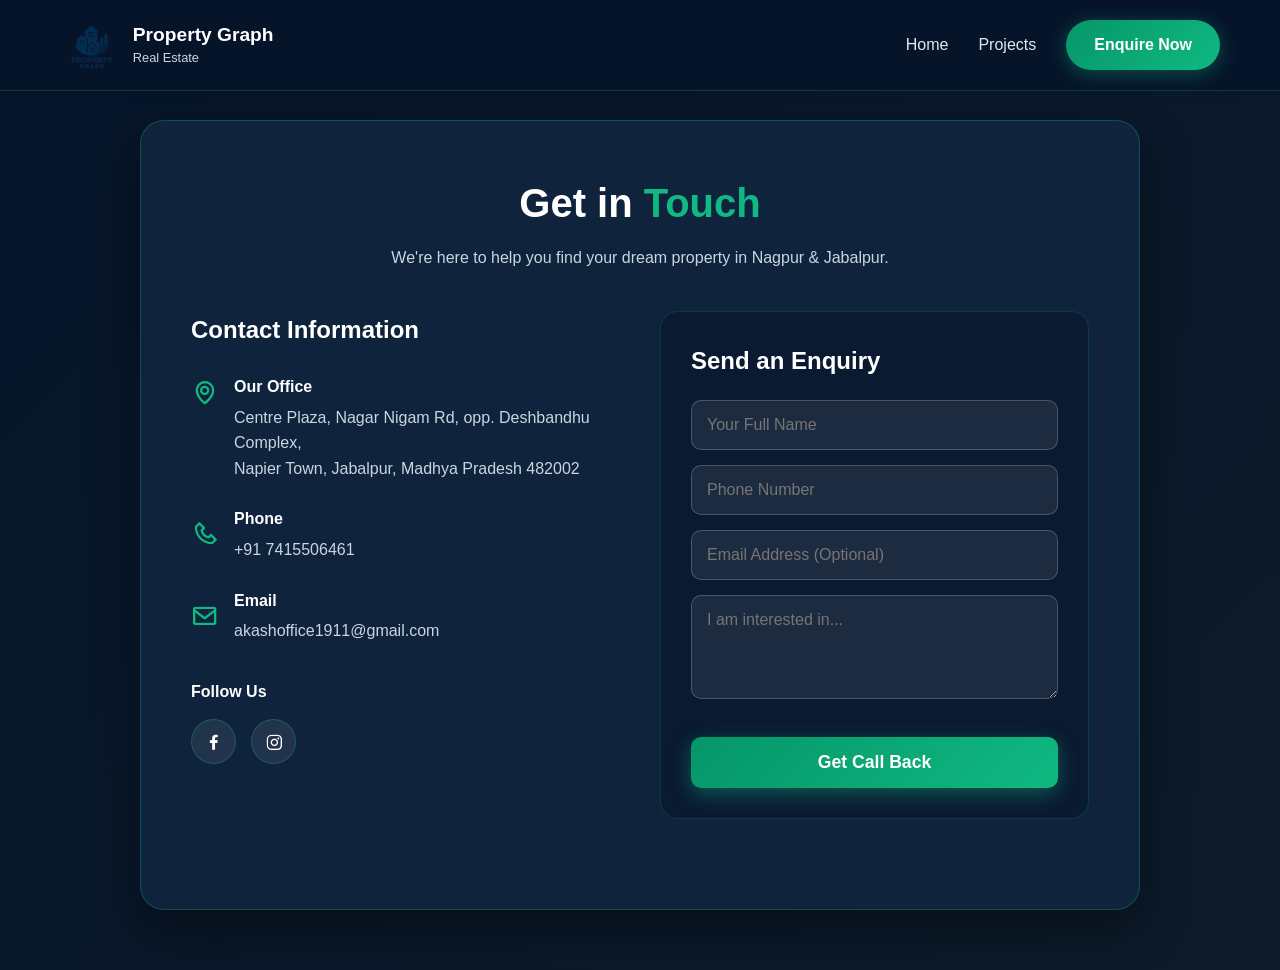
==== commit de8a7080: "Fix popup text color, update contact email, and change popup interval to 20s" ====
--- a/contact.html
+++ b/contact.html
@@ -77,7 +77,7 @@
                         <i class='bx bx-envelope' style="font-size: 28px; color: var(--secondary-color);"></i>
                         <div>
                             <h4 style="color: #FFFFFF; margin-bottom: 5px;">Email</h4>
-                            <a href="mailto:akashgupta16511@gmail.com" style="color: #CBD5E1; text-decoration: none;">akashgupta16511@gmail.com</a>
+                            <a href="mailto:akashoffice1911@gmail.com" style="color: #CBD5E1; text-decoration: none;">akashoffice1911@gmail.com</a>
                         </div>
                     </div>
                     
@@ -90,7 +90,7 @@
                 
                 <div style="background: rgba(7, 21, 43, 0.6); padding: 30px; border-radius: 18px; border: 1px solid rgba(16, 185, 129, 0.2);">
                     <h3 style="margin-bottom: 20px; color: #FFFFFF; font-size: 1.5rem;">Send an Enquiry</h3>
-                    <form id="contactForm" action="https://formsubmit.co/akashgupta16511@gmail.com" target="hidden_iframe" onsubmit="window.submitted=true;" method="POST">
+                    <form id="contactForm" action="https://formsubmit.co/akashoffice1911@gmail.com" target="hidden_iframe" onsubmit="window.submitted=true;" method="POST">
                         <input type="hidden" name="_captcha" value="false">
                         <input type="hidden" name="_template" value="table">
                         <input type="hidden" name="_subject" value="New Contact Enquiry - Property Graph">
@@ -113,3 +113,4 @@
 </html>
 
 
+
--- a/style.css
+++ b/style.css
@@ -1601,3 +1601,15 @@
     }
 }
 
+
+/* Global Logo Aspect Ratio Fix */
+img[src*="logo.webp"], img[src*="logo.png"] {
+    width: auto !important;
+    object-fit: contain;
+}
+
+/* Fix text color for popup form inputs */
+.popup-content .input-group input,
+.popup-content .input-group input:focus {
+    color: #000000 !important;
+}
